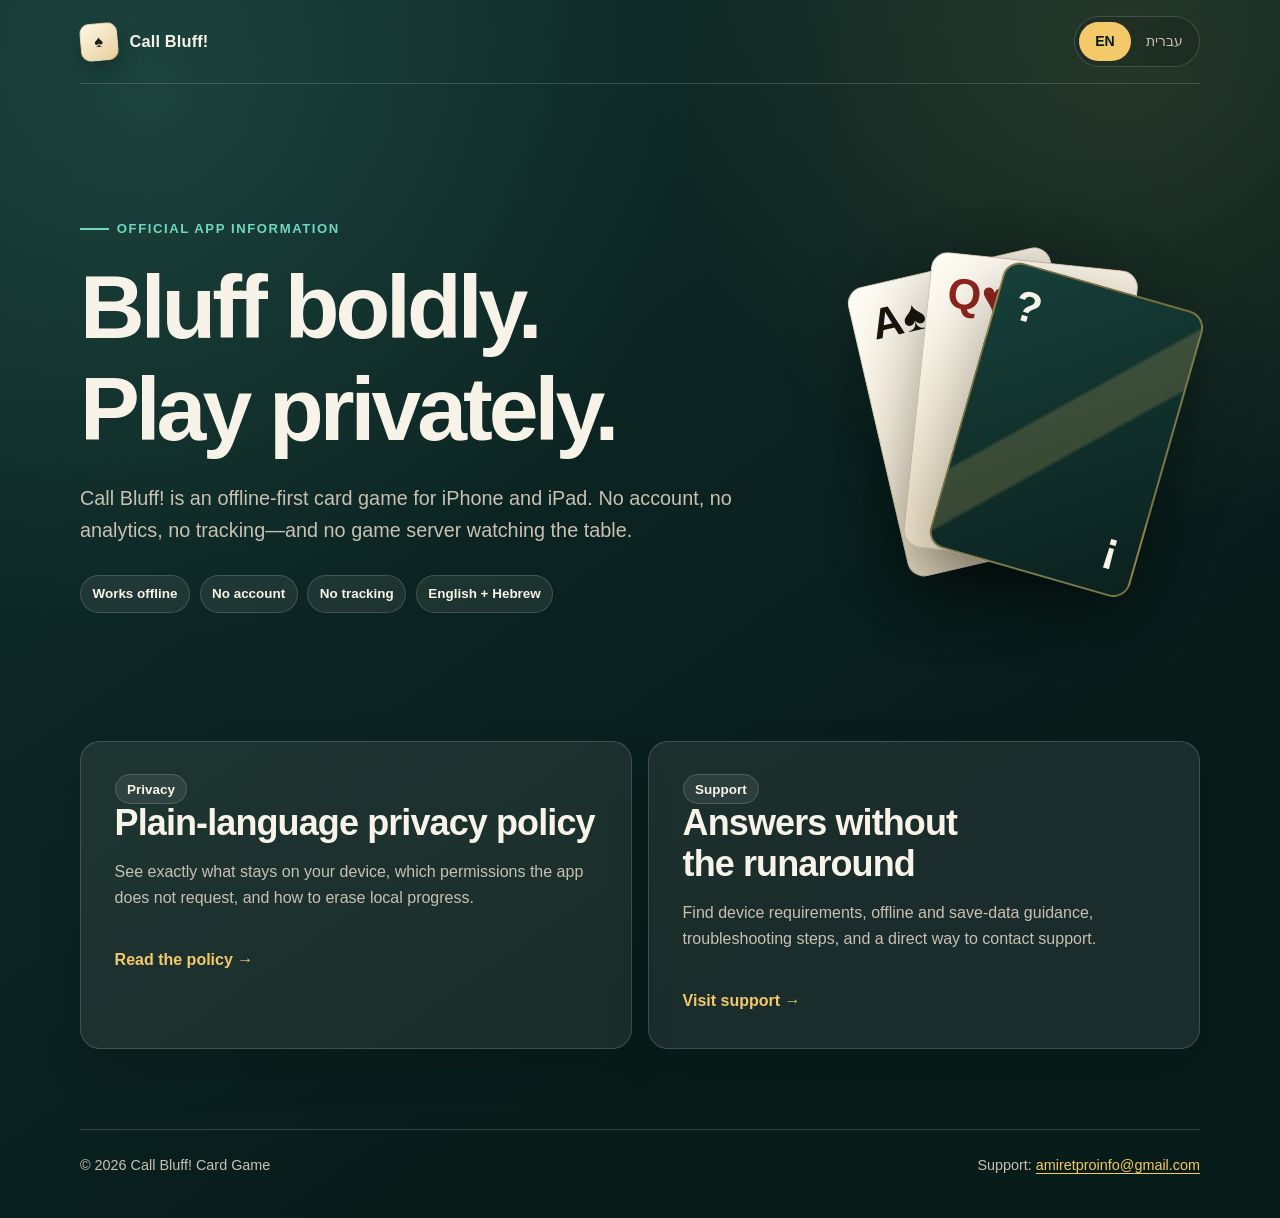
==== index.html @ 05d89d17 "Initial-public-support-site" ====
<!doctype html>
<html lang="en" dir="ltr">
  <head>
    <meta charset="utf-8">
    <meta name="viewport" content="width=device-width, initial-scale=1">
    <meta name="theme-color" content="#112f2b">
    <meta name="description" content="Official privacy and support information for Call Bluff! Card Game / שקרן! משחק הבלופים.">
    <title>Call Bluff! — Privacy &amp; Support</title>
    <link rel="stylesheet" href="assets/styles.css">
    <script src="site-config.js" defer></script>
    <script src="assets/site.js" defer></script>
  </head>
  <body>
    <a class="skip-link" href="#main">Skip to content / דילוג לתוכן</a>

    <header class="site-shell site-header">
      <a class="brand" href="index.html" data-language-aware aria-label="Call Bluff! home">
        <span class="brand-mark" aria-hidden="true">♠</span>
        <span class="brand-wordmark">Call Bluff!</span>
      </a>
      <div class="language-switcher" role="group" aria-label="Language / שפה">
        <button type="button" data-set-lang="en" aria-pressed="true">EN</button>
        <button type="button" data-set-lang="he" aria-pressed="false">עברית</button>
      </div>
    </header>

    <main id="main" class="site-shell">
      <section class="hero">
        <div class="hero-copy" data-lang-panel="en">
          <p class="eyebrow">Official app information</p>
          <h1>Bluff boldly. Play privately.</h1>
          <p class="lede">Call Bluff! is an offline-first card game for iPhone and iPad. No account, no analytics, no tracking—and no game server watching the table.</p>
          <ul class="trust-row" aria-label="Key privacy facts">
            <li>Works offline</li>
            <li>No account</li>
            <li>No tracking</li>
            <li>English + Hebrew</li>
          </ul>
        </div>

        <div class="hero-copy" data-lang-panel="he" lang="he" dir="rtl" hidden>
          <p class="eyebrow">המידע הרשמי של האפליקציה</p>
          <h1>לבלף באומץ. לשחק בפרטיות.</h1>
          <p class="lede">שקרן! הוא משחק קלפים ל־iPhone ול־iPad שתוכנן קודם כול לעבודה במצב לא מקוון. בלי חשבון, בלי אנליטיקה, בלי מעקב ובלי שרת משחק שמביט בשולחן.</p>
          <ul class="trust-row" aria-label="עובדות פרטיות עיקריות">
            <li>עובד אופליין</li>
            <li>ללא חשבון</li>
            <li>ללא מעקב</li>
            <li>עברית ואנגלית</li>
          </ul>
        </div>

        <div class="card-stack" aria-hidden="true">
          <div class="playing-card"><span>A♠</span><span>A♠</span></div>
          <div class="playing-card"><span>Q♥</span><span>Q♥</span></div>
          <div class="playing-card"><span>?</span><span>!</span></div>
        </div>
      </section>

      <section class="section-grid" data-lang-panel="en" aria-label="Privacy and support links">
        <a class="action-card" href="privacy.html" data-language-aware>
          <span class="pill">Privacy</span>
          <h2>Plain-language privacy policy</h2>
          <p>See exactly what stays on your device, which permissions the app does not request, and how to erase local progress.</p>
          <span class="arrow" aria-hidden="true">Read the policy →</span>
        </a>
        <a class="action-card" href="support.html" data-language-aware>
          <span class="pill">Support</span>
          <h2>Answers without the runaround</h2>
          <p>Find device requirements, offline and save-data guidance, troubleshooting steps, and a direct way to contact support.</p>
          <span class="arrow" aria-hidden="true">Visit support →</span>
        </a>
      </section>

      <section class="section-grid" data-lang-panel="he" lang="he" dir="rtl" aria-label="קישורים לפרטיות ולתמיכה" hidden>
        <a class="action-card" href="privacy.html" data-language-aware>
          <span class="pill">פרטיות</span>
          <h2>מדיניות פרטיות בשפה ברורה</h2>
          <p>מה נשאר במכשיר, אילו הרשאות האפליקציה אינה מבקשת ואיך מוחקים את ההתקדמות המקומית.</p>
          <span class="arrow" aria-hidden="true">לקריאת המדיניות ←</span>
        </a>
        <a class="action-card" href="support.html" data-language-aware>
          <span class="pill">תמיכה</span>
          <h2>תשובות ישר לעניין</h2>
          <p>דרישות מכשיר, עבודה אופליין, שמירת נתונים, פתרון תקלות ודרך ישירה ליצור קשר עם התמיכה.</p>
          <span class="arrow" aria-hidden="true">לעמוד התמיכה ←</span>
        </a>
      </section>
    </main>

    <footer class="site-shell site-footer">
      <p>© <span data-current-year></span> Call Bluff! Card Game</p>
      <p data-lang-panel="en">Support: <a data-support-link data-support-email data-subject="Call Bluff! Support" href="#">the configured support email</a></p>
      <p data-lang-panel="he" lang="he" dir="rtl" hidden>תמיכה: <a data-support-link data-support-email data-subject="תמיכה — שקרן!" href="#">כתובת התמיכה שהוגדרה</a></p>
    </footer>
  </body>
</html>
---- assets/styles.css ----
:root {
  color-scheme: dark;
  --ink: #f8f3e8;
  --muted: #c8c1b3;
  --felt: #112f2b;
  --felt-deep: #081c1a;
  --surface: rgba(255, 255, 255, 0.075);
  --surface-strong: rgba(255, 255, 255, 0.12);
  --line: rgba(255, 255, 255, 0.16);
  --gold: #f3c96a;
  --gold-deep: #b77b27;
  --coral: #ff806a;
  --teal: #70d7c3;
  --shadow: 0 24px 70px rgba(0, 0, 0, 0.32);
  font-family: Inter, ui-rounded, "SF Pro Rounded", "Segoe UI", Arial, sans-serif;
  font-synthesis: none;
}

* {
  box-sizing: border-box;
}

html {
  min-height: 100%;
  background: var(--felt-deep);
  scroll-behavior: smooth;
}

body {
  min-height: 100vh;
  margin: 0;
  color: var(--ink);
  background:
    radial-gradient(circle at 12% 8%, rgba(112, 215, 195, 0.13), transparent 34rem),
    radial-gradient(circle at 88% 4%, rgba(243, 201, 106, 0.11), transparent 30rem),
    linear-gradient(145deg, var(--felt), var(--felt-deep) 72%);
  line-height: 1.65;
}

body::before {
  position: fixed;
  inset: 0;
  z-index: -1;
  content: "";
  opacity: 0.18;
  pointer-events: none;
  background-image: repeating-linear-gradient(125deg, transparent 0 17px, rgba(255, 255, 255, 0.025) 18px 19px);
}

a {
  color: var(--gold);
  text-underline-offset: 0.2em;
}

a:hover {
  color: #ffe3a2;
}

button,
a {
  -webkit-tap-highlight-color: transparent;
}

:focus-visible {
  outline: 3px solid var(--teal);
  outline-offset: 4px;
  border-radius: 0.25rem;
}

.skip-link {
  position: fixed;
  inset-block-start: 0.75rem;
  inset-inline-start: 0.75rem;
  z-index: 20;
  padding: 0.65rem 0.9rem;
  color: var(--felt-deep);
  background: var(--ink);
  border-radius: 0.65rem;
  transform: translateY(-180%);
  transition: transform 160ms ease;
}

.skip-link:focus {
  transform: translateY(0);
}

.site-shell {
  width: min(70rem, calc(100% - 2rem));
  margin-inline: auto;
}

.site-header {
  display: flex;
  align-items: center;
  justify-content: space-between;
  gap: 1rem;
  min-height: 5.25rem;
  border-bottom: 1px solid var(--line);
}

.brand {
  display: inline-flex;
  align-items: center;
  gap: 0.75rem;
  color: var(--ink);
  font-size: 1.02rem;
  font-weight: 800;
  letter-spacing: 0.01em;
  text-decoration: none;
}

.brand-mark {
  display: grid;
  width: 2.35rem;
  aspect-ratio: 1;
  place-items: center;
  color: #1d1b15;
  background: linear-gradient(145deg, #fff7e7, #e9cf9b);
  border: 1px solid rgba(0, 0, 0, 0.14);
  border-radius: 0.65rem;
  box-shadow: 0 8px 20px rgba(0, 0, 0, 0.24);
  transform: rotate(-5deg);
}

.language-switcher {
  display: inline-flex;
  gap: 0.25rem;
  padding: 0.28rem;
  border: 1px solid var(--line);
  border-radius: 999px;
  background: rgba(0, 0, 0, 0.12);
}

.language-switcher button {
  min-width: 3.2rem;
  padding: 0.5rem 0.72rem;
  color: var(--muted);
  font: inherit;
  font-size: 0.88rem;
  font-weight: 750;
  cursor: pointer;
  background: transparent;
  border: 0;
  border-radius: 999px;
}

.language-switcher button.is-active {
  color: var(--felt-deep);
  background: var(--gold);
}

.hero {
  display: grid;
  grid-template-columns: minmax(0, 1.25fr) minmax(15rem, 0.75fr);
  gap: clamp(2rem, 6vw, 5.5rem);
  align-items: center;
  padding-block: clamp(4.5rem, 10vw, 8.5rem);
}

.eyebrow {
  display: inline-flex;
  align-items: center;
  gap: 0.5rem;
  margin: 0 0 1rem;
  color: var(--teal);
  font-size: 0.82rem;
  font-weight: 800;
  letter-spacing: 0.12em;
  text-transform: uppercase;
}

.eyebrow::before {
  width: 1.8rem;
  height: 2px;
  content: "";
  background: currentColor;
}

h1,
h2,
h3 {
  line-height: 1.14;
  text-wrap: balance;
}

h1 {
  max-width: 13ch;
  margin: 0;
  font-size: clamp(2.8rem, 7vw, 5.7rem);
  letter-spacing: -0.045em;
}

h2 {
  margin-block: 0 0.7rem;
  font-size: clamp(1.55rem, 3vw, 2.25rem);
  letter-spacing: -0.025em;
}

h3 {
  margin-block: 0 0.45rem;
  font-size: 1.08rem;
}

.lede {
  max-width: 42rem;
  margin-block: 1.35rem 0;
  color: var(--muted);
  font-size: clamp(1.05rem, 2vw, 1.24rem);
}

.trust-row {
  display: flex;
  flex-wrap: wrap;
  gap: 0.6rem;
  margin-block: 1.75rem 0;
  padding: 0;
  list-style: none;
}

.trust-row li,
.pill {
  padding: 0.42rem 0.72rem;
  color: var(--ink);
  font-size: 0.84rem;
  font-weight: 700;
  background: var(--surface);
  border: 1px solid var(--line);
  border-radius: 999px;
}

.card-stack {
  position: relative;
  min-height: 19rem;
  isolation: isolate;
}

.playing-card {
  position: absolute;
  inset-block-start: 50%;
  inset-inline-start: 50%;
  display: flex;
  width: clamp(9.5rem, 22vw, 13rem);
  aspect-ratio: 0.7;
  flex-direction: column;
  justify-content: space-between;
  padding: 1.15rem;
  color: #191610;
  background: linear-gradient(145deg, #fffdf6, #ead9b6);
  border: 1px solid rgba(0, 0, 0, 0.18);
  border-radius: 1.1rem;
  box-shadow: var(--shadow);
}

.playing-card span {
  font-size: clamp(1.9rem, 4vw, 2.7rem);
  font-weight: 900;
  line-height: 1;
}

.playing-card span:last-child {
  align-self: flex-end;
  transform: rotate(180deg);
}

.playing-card:nth-child(1) {
  transform: translate(-62%, -50%) rotate(-13deg);
}

.playing-card:nth-child(2) {
  color: #8e261f;
  transform: translate(-42%, -51%) rotate(6deg);
}

.playing-card:nth-child(3) {
  color: var(--ink);
  background:
    linear-gradient(135deg, transparent 43%, rgba(243, 201, 106, 0.18) 44% 56%, transparent 57%),
    linear-gradient(145deg, #173f39, #0b211e);
  border: 2px solid rgba(243, 201, 106, 0.45);
  transform: translate(-20%, -44%) rotate(16deg);
}

.section-grid {
  display: grid;
  grid-template-columns: repeat(2, minmax(0, 1fr));
  gap: 1rem;
  padding-block: 0 5rem;
}

.action-card,
.content-card,
.notice {
  background: var(--surface);
  border: 1px solid var(--line);
  border-radius: 1.25rem;
  box-shadow: 0 18px 45px rgba(0, 0, 0, 0.12);
}

.action-card {
  display: block;
  min-height: 13rem;
  padding: clamp(1.35rem, 4vw, 2.1rem);
  color: inherit;
  text-decoration: none;
  transition: border-color 160ms ease, transform 160ms ease, background 160ms ease;
}

.action-card:hover {
  color: inherit;
  background: var(--surface-strong);
  border-color: rgba(243, 201, 106, 0.54);
  transform: translateY(-3px);
}

.action-card p,
.content-card p,
.content-card li,
.notice p {
  color: var(--muted);
}

.action-card .arrow {
  display: inline-block;
  margin-block-start: 1.2rem;
  color: var(--gold);
  font-weight: 800;
}

.document-hero {
  max-width: 52rem;
  padding-block: clamp(3.5rem, 8vw, 6.2rem) 2.2rem;
}

.document-hero h1 {
  max-width: 18ch;
  font-size: clamp(2.5rem, 6vw, 4.6rem);
}

.document-layout {
  display: grid;
  grid-template-columns: minmax(0, 1fr) 17rem;
  gap: 2rem;
  align-items: start;
  padding-block-end: 5rem;
}

.content-card {
  padding: clamp(1.35rem, 4vw, 2.5rem);
}

.content-card section + section {
  margin-block-start: 2.3rem;
  padding-block-start: 2.3rem;
  border-top: 1px solid var(--line);
}

.content-card ul {
  padding-inline-start: 1.3rem;
}

.summary-list {
  display: grid;
  gap: 0.75rem;
  padding: 0 !important;
  list-style: none;
}

.summary-list li {
  padding: 0.85rem 1rem;
  color: var(--ink);
  background: rgba(0, 0, 0, 0.13);
  border: 1px solid rgba(255, 255, 255, 0.09);
  border-radius: 0.8rem;
}

.document-aside {
  position: sticky;
  inset-block-start: 1rem;
  padding: 1.2rem;
}

.document-aside p {
  margin-block: 0 0.8rem;
  font-size: 0.92rem;
}

.document-aside a {
  display: block;
  padding-block: 0.35rem;
}

.notice {
  margin-block: 1.4rem;
  padding: 1rem 1.1rem;
  border-inline-start: 4px solid var(--gold);
}

.notice strong {
  display: block;
  margin-block-end: 0.2rem;
}

.faq-list {
  display: grid;
  gap: 0.75rem;
}

.faq-list details {
  overflow: clip;
  background: rgba(0, 0, 0, 0.13);
  border: 1px solid rgba(255, 255, 255, 0.1);
  border-radius: 0.85rem;
}

.faq-list summary {
  padding: 1rem 1.1rem;
  font-weight: 780;
  cursor: pointer;
}

.faq-list details p,
.faq-list details ul {
  margin-block: 0;
  padding: 0 1.1rem 1.1rem;
}

.contact-box {
  padding: clamp(1.25rem, 4vw, 2rem);
  background: linear-gradient(135deg, rgba(243, 201, 106, 0.16), rgba(112, 215, 195, 0.08));
  border: 1px solid rgba(243, 201, 106, 0.35);
  border-radius: 1rem;
}

.button-link {
  display: inline-flex;
  align-items: center;
  min-height: 2.75rem;
  margin-block-start: 0.7rem;
  padding: 0.6rem 1rem;
  color: #1d1b15;
  font-weight: 800;
  text-decoration: none;
  background: var(--gold);
  border-radius: 999px;
}

.button-link:hover {
  color: #000;
  background: #ffe3a2;
}

.configuration-placeholder {
  text-decoration: underline wavy var(--coral);
  text-underline-offset: 0.2em;
}

.site-footer {
  display: flex;
  flex-wrap: wrap;
  justify-content: space-between;
  gap: 0.75rem 1.5rem;
  padding-block: 1.5rem 2.5rem;
  color: var(--muted);
  font-size: 0.9rem;
  border-top: 1px solid var(--line);
}

.site-footer p {
  margin: 0;
}

[hidden] {
  display: none !important;
}

@media (max-width: 760px) {
  .hero,
  .document-layout {
    grid-template-columns: 1fr;
  }

  .hero {
    padding-block-start: 3.4rem;
  }

  .hero-copy {
    z-index: 1;
  }

  .card-stack {
    min-height: 15rem;
    order: -1;
  }

  .playing-card {
    width: 9rem;
  }

  .section-grid {
    grid-template-columns: 1fr;
  }

  .document-aside {
    position: static;
    order: -1;
  }
}

@media (max-width: 430px) {
  .site-shell {
    width: min(100% - 1.2rem, 70rem);
  }

  .site-header {
    min-height: 4.7rem;
  }

  .brand-wordmark {
    display: none;
  }

  .content-card {
    border-radius: 1rem;
  }
}

@media (prefers-reduced-motion: reduce) {
  html {
    scroll-behavior: auto;
  }

  *,
  *::before,
  *::after {
    scroll-behavior: auto !important;
    transition-duration: 0.01ms !important;
    animation-duration: 0.01ms !important;
    animation-iteration-count: 1 !important;
  }
}

@media print {
  :root {
    color-scheme: light;
  }

  body {
    color: #111;
    background: #fff;
  }

  .site-header,
  .document-aside,
  .site-footer,
  .skip-link {
    display: none;
  }

  .site-shell,
  .document-layout {
    width: 100%;
    display: block;
  }

  .content-card {
    padding: 0;
    color: #111;
    background: #fff;
    border: 0;
    box-shadow: none;
  }

  .content-card p,
  .content-card li {
    color: #222;
  }
}
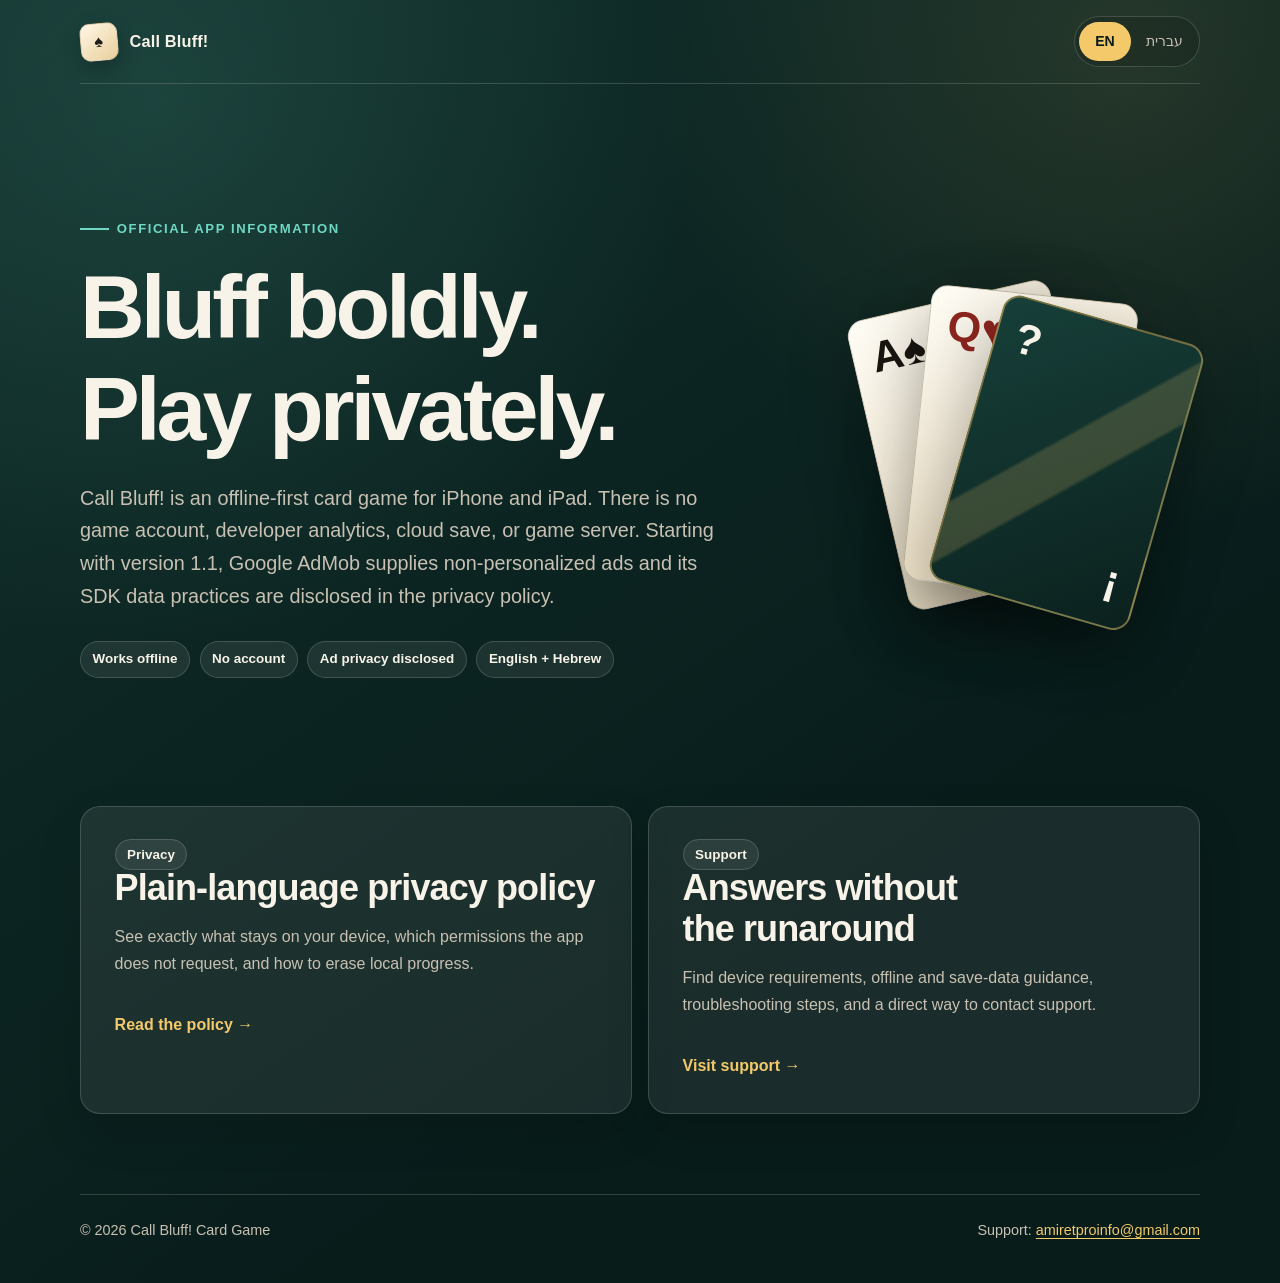
==== commit aed90887: "Update privacy disclosures for AdMob 1.1" ====
--- a/index.html
+++ b/index.html
@@ -29,11 +29,11 @@
         <div class="hero-copy" data-lang-panel="en">
           <p class="eyebrow">Official app information</p>
           <h1>Bluff boldly. Play privately.</h1>
-          <p class="lede">Call Bluff! is an offline-first card game for iPhone and iPad. No account, no analytics, no tracking—and no game server watching the table.</p>
+          <p class="lede">Call Bluff! is an offline-first card game for iPhone and iPad. There is no game account, developer analytics, cloud save, or game server. Starting with version 1.1, Google AdMob supplies non-personalized ads and its SDK data practices are disclosed in the privacy policy.</p>
           <ul class="trust-row" aria-label="Key privacy facts">
             <li>Works offline</li>
             <li>No account</li>
-            <li>No tracking</li>
+            <li>Ad privacy disclosed</li>
             <li>English + Hebrew</li>
           </ul>
         </div>
@@ -41,11 +41,11 @@
         <div class="hero-copy" data-lang-panel="he" lang="he" dir="rtl" hidden>
           <p class="eyebrow">המידע הרשמי של האפליקציה</p>
           <h1>לבלף באומץ. לשחק בפרטיות.</h1>
-          <p class="lede">שקרן! הוא משחק קלפים ל־iPhone ול־iPad שתוכנן קודם כול לעבודה במצב לא מקוון. בלי חשבון, בלי אנליטיקה, בלי מעקב ובלי שרת משחק שמביט בשולחן.</p>
+          <p class="lede">שקרן! הוא משחק קלפים ל־iPhone ול־iPad שתוכנן קודם כול לעבודה במצב לא מקוון. אין חשבון משחק, אנליטיקה של המפתח, שמירה בענן או שרת משחק. החל מגרסה 1.1, Google AdMob מספקת פרסומות לא־מותאמות אישית ופעולות ה־SDK שלה מפורטות במדיניות הפרטיות.</p>
           <ul class="trust-row" aria-label="עובדות פרטיות עיקריות">
             <li>עובד אופליין</li>
             <li>ללא חשבון</li>
-            <li>ללא מעקב</li>
+            <li>גילוי ברור על פרטיות בפרסום</li>
             <li>עברית ואנגלית</li>
           </ul>
         </div>
